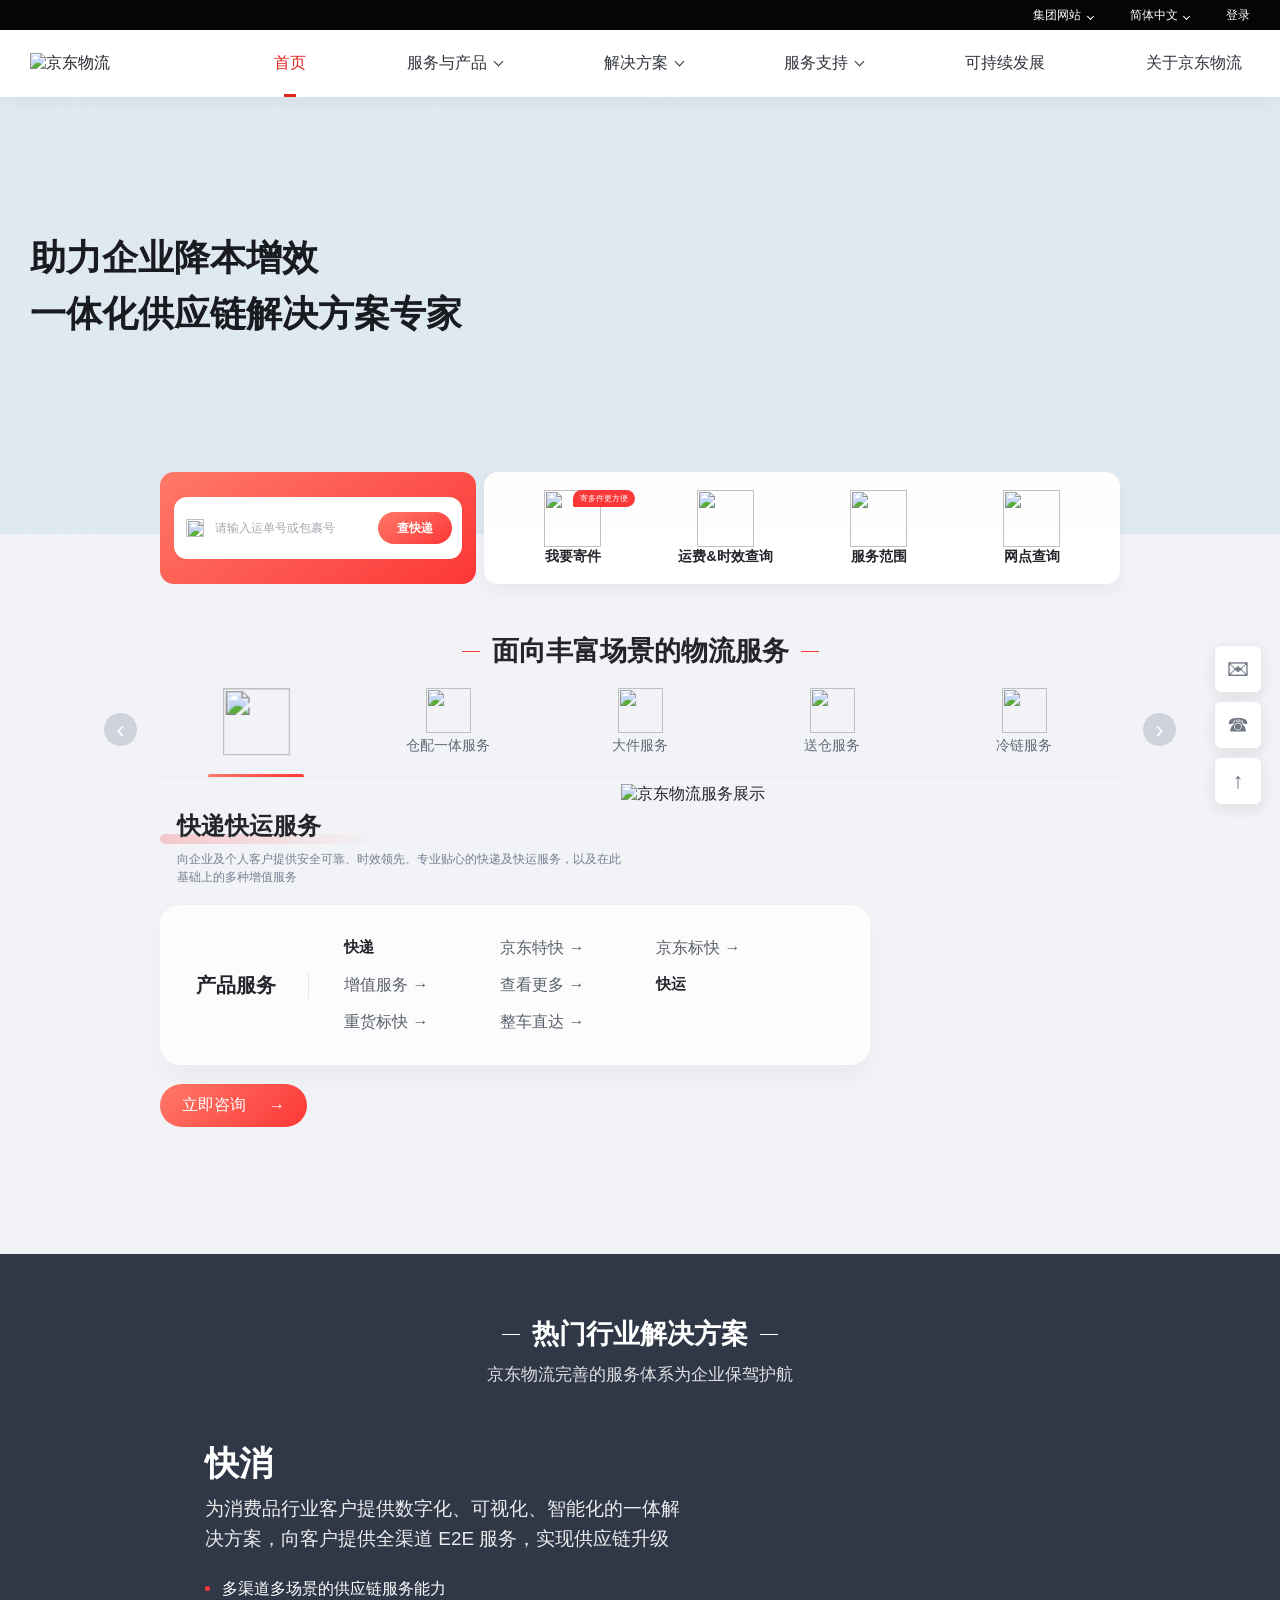
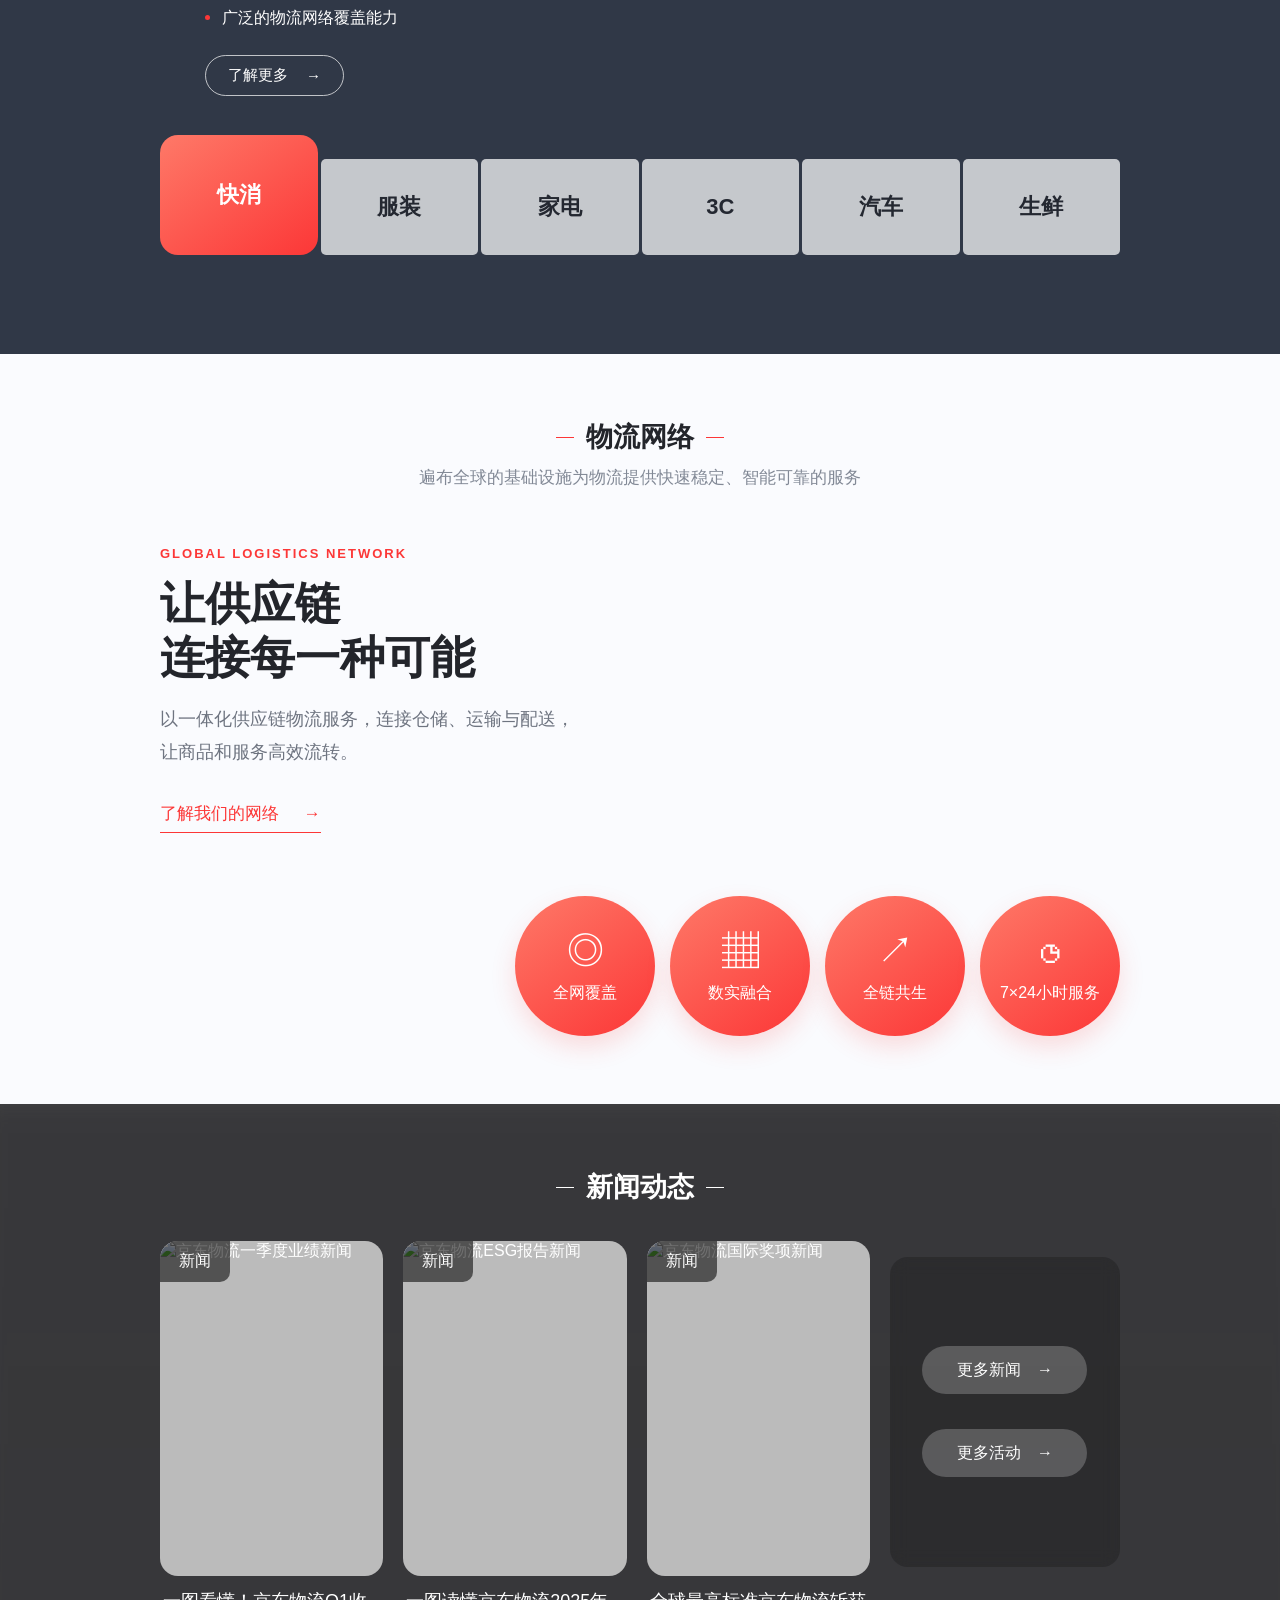
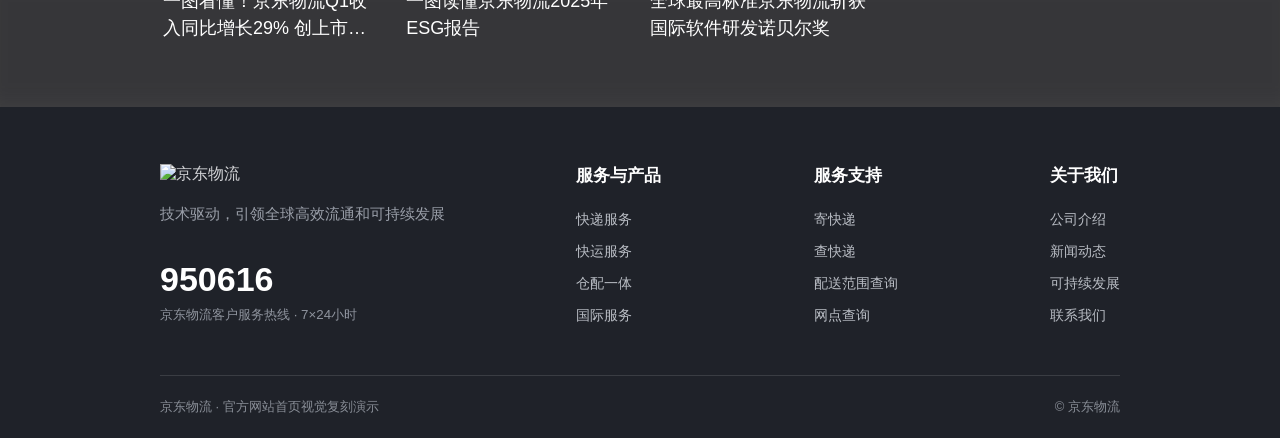
==== index.html @ c97974f8 "Add files via upload" ====
<!doctype html>
<html lang="zh-CN">
<head>
  <meta charset="utf-8">
  <meta name="viewport" content="width=device-width, initial-scale=1">
  <meta name="description" content="京东物流官方网站首页视觉复刻：物流服务、行业解决方案、运单查询与新闻动态。">
  <meta name="robots" content="noindex,nofollow">
  <title>京东物流｜省心高效</title>
  <link rel="icon" href="assets/logo.png">
  <link rel="stylesheet" href="styles.css">
  <link rel="stylesheet" href="calibration.css">
</head>
<body>
  <header class="site-header" id="top">
    <div class="topbar"><div class="header-width"><a href="https://www.jd.com/">集团网站 <i class="chevron"></i></a><span>简体中文 <i class="chevron"></i></span><a href="https://www.jdl.com/login">登录</a></div></div>
    <div class="header-inner header-width">
      <a class="brand" href="#top" aria-label="京东物流首页"><img src="assets/logo.png" alt="京东物流"></a>
      <button class="menu-toggle" type="button" aria-label="展开导航" aria-expanded="false"><span></span><span></span><span></span></button>
      <nav class="main-nav" aria-label="主导航">
        <a class="nav-item active" href="#top">首页</a>
        <div class="nav-group">
          <button class="nav-item nav-trigger" type="button" aria-expanded="false">服务与产品 <i class="chevron"></i></button>
          <div class="mega-menu">
            <div class="mega-inner container">
              <div><h3>企业服务</h3><p>物流服务</p><a href="https://www.jdl.com/express/">快递服务</a><a href="https://www.jdl.com/freight/">快运服务</a><a href="https://www.jdl.com/supplyChain/">仓配一体</a><a href="https://www.jdl.com/bulky/">大件服务</a></div>
              <div><h3>&nbsp;</h3><p>&nbsp;</p><a href="https://www.jdl.com/reachWarehouse/">送仓服务</a><a href="https://www.jdl.com/coldChain/">冷链服务</a><a href="https://www.jdl.com/medicine/">医药服务</a><a href="https://www.jdl.com/crossBorder/">国际服务</a></div>
              <div><h3>物流科技</h3><p>技术驱动</p><a href="https://www.jdl.com/technology/intelligentWarehouse/">智能仓储</a><a href="https://www.jdl.com/technology/intelligentPark/">智能物流园区</a><a href="https://www.jdl.com/technology/digitizedSupplyChain/">数智化供应链</a></div>
              <div><h3>个人服务</h3><p>便捷寄递</p><a href="https://www.jdl.com/express/">寄快递</a><a href="https://www.jdl.com/freight/">发重货</a><a href="https://www.jdl.com/crossBorder/">寄国际</a><a href="https://www.jdl.com/servicePlus/">找服务</a></div>
            </div>
          </div>
        </div>
        <div class="nav-group">
          <button class="nav-item nav-trigger" type="button" aria-expanded="false">解决方案 <i class="chevron"></i></button>
          <div class="mega-menu compact"><div class="mega-inner container"><div><h3>行业解决方案</h3><a href="https://www.jdl.com/consumerGoods/">消费品</a><a href="https://www.jdl.com/digital/">3C</a><a href="https://www.jdl.com/furnishings/">大家居</a></div><div><h3>&nbsp;</h3><a href="https://www.jdl.com/dress/">服饰</a><a href="https://www.jdl.com/homeAppliances/">家电</a><a href="https://www.jdl.com/carService/">汽车</a></div><div><h3>成功案例</h3><a href="https://www.jdl.com/solution/consumerGoods/">消费品行业</a><a href="https://www.jdl.com/solution/industrialProducts/">工业品行业</a><a href="https://www.jdl.com/solution/vehicle/">汽车行业</a></div></div></div>
        </div>
        <div class="nav-group">
          <button class="nav-item nav-trigger" type="button" aria-expanded="false">服务支持 <i class="chevron"></i></button>
          <div class="mega-menu compact"><div class="mega-inner container"><div><h3>寄件服务</h3><a href="https://www.jdl.com/send/sendSingleEntry/?isCnet=1">个人寄件</a><a href="https://www.jdl.com/cnetRoute/batchIndex">批量下单</a></div><div><h3>查询服务</h3><a href="https://www.jdl.com/orderSearch">运单查询</a><a href="https://www.jdl.com/aging-page">运费时效查询</a><a href="https://www.jdl.com/network">网点查询</a></div><div><h3>商家服务</h3><a href="https://wl.jdl.com/">商家工作台</a><a href="https://cloud.jdl.com/">开放平台</a></div></div></div>
        </div>
        <a class="nav-item" href="https://www.jdl.com/esg/">可持续发展</a>
        <a class="nav-item" href="https://www.jdl.com/profile/">关于京东物流</a>
      </nav>
    </div>
  </header>

  <main>
    <section class="hero" aria-labelledby="hero-title">
      <div class="hero-image"></div><div class="hero-wash"></div>
      <div class="header-width hero-content"><p class="hero-kicker">京东物流 · 让世界智慧流动</p><h1 id="hero-title">助力企业降本增效<br>一体化供应链解决方案专家</h1><p class="hero-subtitle">以技术驱动供应链创新，让每一份托付都安心抵达</p><a class="outline-button" href="https://www.jdl.com/profile/">了解京东物流 <span>↗</span></a></div>
      <div class="hero-pagination" aria-label="首页轮播图"><button type="button" class="on" aria-label="第1张轮播图"></button><button type="button" aria-label="第2张轮播图"></button><button type="button" aria-label="第3张轮播图"></button></div>
    </section>

    <section class="waybill container" aria-label="快捷服务">
      <form class="waybill-search" id="waybill-form"><label for="waybill-number">查快递</label><div class="search-box"><img src="assets/icon-search.png" alt=""><input id="waybill-number" type="text" placeholder="请输入运单号或包裹号" autocomplete="off"><button class="clear-input" type="button" aria-label="清空运单号">×</button></div><div class="search-bottom"><span id="search-error" role="alert"></span><button class="search-submit" type="submit">查快递 <span>→</span></button></div></form>
      <div class="quick-links"><a href="https://www.jdl.com/send/sendSingleEntry/?isCnet=1"><img src="assets/icon-send.png" alt=""><span>我要寄件</span><em>寄多件更方便</em></a><a href="https://www.jdl.com/aging-page"><img src="assets/icon-aging.png" alt=""><span>运费&时效查询</span></a><a href="https://www.jdl.com/serve-range"><img src="assets/icon-serve.png" alt=""><span>服务范围</span></a><a href="https://www.jdl.com/network"><img src="assets/icon-network.png" alt=""><span>网点查询</span></a></div>
    </section>

    <section class="services" id="services"><div class="container"><h2 class="section-title">面向丰富场景的物流服务</h2><div class="service-tabs-wrap"><button class="tab-arrow left" type="button" aria-label="上一组服务">‹</button><div class="service-tabs" role="tablist" aria-label="物流服务类型"></div><button class="tab-arrow right" type="button" aria-label="下一组服务">›</button></div><div class="service-detail"><div class="service-copy"><div class="service-heading"><h3 id="service-title"></h3><p id="service-desc"></p></div><div class="service-card"><div class="card-label">产品服务</div><div class="service-products" id="service-products"></div></div><a class="red-button" id="service-link" href="https://www.jdl.com/express/">立即咨询 <span>→</span></a></div><img class="service-visual" src="assets/visual-express.png" alt="京东物流服务展示"></div></div></section>

    <section class="solutions" id="solutions"><div class="solutions-backdrop"></div><div class="container solutions-inner"><h2 class="section-title light">热门行业解决方案</h2><p class="section-subtitle light">京东物流完善的服务体系为企业保驾护航</p><div class="solution-copy"><h3 id="solution-title"></h3><p id="solution-desc"></p><ul id="solution-features"></ul><a id="solution-link" href="https://www.jdl.com/consumerGoods/">了解更多 <span>→</span></a></div><div class="solution-tabs" role="tablist" aria-label="行业解决方案"></div></div></section>

    <section class="network" id="network"><div class="container"><h2 class="section-title">物流网络</h2><p class="section-subtitle">遍布全球的基础设施为物流提供快速稳定、智能可靠的服务</p><div class="network-body"><div class="network-message"><span class="eyebrow">GLOBAL LOGISTICS NETWORK</span><h3>让供应链<br>连接每一种可能</h3><p>以一体化供应链物流服务，连接仓储、运输与配送，让商品和服务高效流转。</p><a href="https://www.jdl.com/profile/">了解我们的网络 <span>→</span></a></div><div class="network-features"><div><span>◎</span>全网覆盖</div><div><span>▦</span>数实融合</div><div><span>↗</span>全链共生</div><div><span>◷</span>7×24小时服务</div></div></div></div></section>

    <section class="news" id="news"><div class="news-backdrop"></div><div class="container news-inner"><h2 class="section-title light">新闻动态</h2><div class="news-grid"><a class="news-card" href="https://www.jdl.com/news/7633-content03331"><div class="news-picture"><img src="assets/news1.jpg" alt="京东物流一季度业绩新闻"><span>新闻</span></div><h3>一图看懂！京东物流Q1收入同比增长29% 创上市以来一季度最佳利润表现</h3></a><a class="news-card" href="https://www.jdl.com/news/7577-content03313"><div class="news-picture"><img src="assets/news2.jpg" alt="京东物流ESG报告新闻"><span>新闻</span></div><h3>一图读懂京东物流2025年ESG报告</h3></a><a class="news-card" href="https://www.jdl.com/news/7569-content03307"><div class="news-picture"><img src="assets/news3.jpg" alt="京东物流国际奖项新闻"><span>新闻</span></div><h3>全球最高标准京东物流斩获国际软件研发诺贝尔奖</h3></a><div class="news-more"><a href="https://www.jdl.com/news/list">更多新闻 <span>→</span></a><a href="https://www.jdl.com/activities">更多活动 <span>→</span></a></div></div></div></section>
  </main>

  <footer class="footer"><div class="container"><div class="footer-top"><div class="footer-contact"><img src="assets/logo.png" alt="京东物流"><p>技术驱动，引领全球高效流通和可持续发展</p><strong>950616</strong><small>京东物流客户服务热线 · 7×24小时</small></div><div class="footer-links"><div><h3>服务与产品</h3><a href="https://www.jdl.com/express/">快递服务</a><a href="https://www.jdl.com/freight/">快运服务</a><a href="https://www.jdl.com/supplyChain/">仓配一体</a><a href="https://www.jdl.com/crossBorder/">国际服务</a></div><div><h3>服务支持</h3><a href="https://www.jdl.com/send/sendSingleEntry/">寄快递</a><a href="https://www.jdl.com/orderSearch">查快递</a><a href="https://www.jdl.com/serve-range">配送范围查询</a><a href="https://www.jdl.com/network">网点查询</a></div><div><h3>关于我们</h3><a href="https://www.jdl.com/profile/">公司介绍</a><a href="https://www.jdl.com/news/list">新闻动态</a><a href="https://www.jdl.com/esg/">可持续发展</a><a href="https://www.jdl.com/contactUs">联系我们</a></div></div></div><div class="footer-bottom"><span>京东物流 · 官方网站首页视觉复刻演示</span><span>© 京东物流</span></div></div></footer>
  <div class="float-actions"><a href="https://www.jdl.com/contactUs" title="联系京东物流">✉<span>合作咨询</span></a><a href="tel:950616" title="客服热线">☎<span>950616</span></a><button type="button" id="back-top" title="返回顶部">↑</button></div>
  <script src="app.js"></script>
</body>
</html>
---- styles.css ----
:root{--red:#e1251b;--red2:#fc3737;--ink:#23252b;--muted:#7e8492;--width:1364px}*{box-sizing:border-box}html{scroll-behavior:smooth}body{margin:0;color:var(--ink);font-family:"PingFang SC","Microsoft YaHei","Noto Sans CJK SC",Arial,sans-serif;font-size:16px;background:#fff}button,input{font:inherit}button{cursor:pointer}a{color:inherit;text-decoration:none}img{max-width:100%}.container{width:min(var(--width),calc(100% - 64px));margin-inline:auto}
.site-header{height:76px;position:fixed;z-index:50;top:0;left:0;right:0;background:rgba(255,255,255,.97);box-shadow:0 2px 18px rgba(28,34,50,.06);transition:background .25s,box-shadow .25s}.site-header.scrolled{background:#fff;box-shadow:0 4px 22px rgba(28,34,50,.1)}.header-inner{height:100%;display:flex;align-items:center;gap:36px}.brand{flex:none;display:flex;align-items:center}.brand img{width:170px;height:auto;display:block}.main-nav{height:100%;display:flex;align-items:center;gap:0;flex:1;justify-content:space-between}.nav-group{height:100%;display:flex;align-items:center}.nav-item{height:100%;display:inline-flex;align-items:center;justify-content:center;padding:0 12px;border:0;background:none;white-space:nowrap;font-size:16px;color:#30343c;position:relative}.nav-item:hover,.nav-item.active,.nav-group.open>.nav-item{color:var(--red)}.nav-item.active:after,.nav-item:hover:after,.nav-group.open>.nav-item:after{position:absolute;content:"";bottom:0;left:18px;right:18px;height:3px;background:var(--red)}.chevron{display:inline-block;width:7px;height:7px;border-right:1.5px solid currentColor;border-bottom:1.5px solid currentColor;transform:rotate(45deg);margin:-4px 0 0 8px}.header-actions{height:100%;display:flex;align-items:center;gap:18px;white-space:nowrap;font-size:13px;color:#535864}.header-actions>a:first-child{padding:9px 17px;border:1px solid #e7e8eb;border-radius:20px}.header-actions>a:hover{color:var(--red)}.header-actions>span{cursor:pointer}.mega-menu{display:none;position:absolute;left:0;right:0;top:76px;background:#fff;box-shadow:0 20px 30px rgba(0,0,0,.11);border-top:1px solid #eee}.nav-group:hover .mega-menu,.nav-group:focus-within .mega-menu,.nav-group.open .mega-menu{display:block}.mega-inner{display:flex;gap:90px;padding:32px 14px 42px}.mega-inner>div{min-width:145px;display:flex;flex-direction:column;gap:13px}.mega-inner h3{margin:0;font-size:17px;color:#242832}.mega-inner p{margin:5px 0 0;color:#a5a8b0;font-size:13px}.mega-inner a{font-size:14px;color:#6d7280}.mega-inner a:hover{color:var(--red)}.mega-menu.compact .mega-inner{gap:130px}.menu-toggle{display:none}
.hero{height:625px;margin-top:76px;position:relative;overflow:hidden;background:#d9e5ee}.hero-image,.hero-wash{position:absolute;inset:0}.hero-image{background:#dfe9f1 url("assets/hero.webp") center center/cover no-repeat;animation:hero-arrive 1s ease both}.hero-wash{background:linear-gradient(90deg,rgba(223,233,241,.4) 0%,rgba(223,233,241,.15) 52%,transparent 100%)}@keyframes hero-arrive{from{transform:scale(1.04);opacity:.7}to{transform:scale(1);opacity:1}}.hero-content{height:100%;position:relative;z-index:1;display:flex;flex-direction:column;align-items:flex-start;justify-content:center;padding-bottom:45px}.hero-kicker{font-size:20px;letter-spacing:2px;font-weight:600;margin:0 0 20px;color:#323842}.hero h1{font-size:50px;line-height:1.34;letter-spacing:1px;margin:0;color:#1f2530;font-weight:700}.hero-subtitle{font-size:20px;color:#4e5661;margin:22px 0 34px}.outline-button{border:1px solid rgba(33,41,52,.55);height:48px;min-width:178px;padding:0 22px;display:inline-flex;align-items:center;justify-content:space-between;gap:22px;border-radius:25px;font-size:15px;transition:.2s}.outline-button:hover{background:var(--red);border-color:var(--red);color:#fff}.hero-pagination{position:absolute;z-index:2;bottom:112px;left:50%;display:flex;gap:8px;transform:translateX(-50%)}.hero-pagination span{width:23px;height:4px;border-radius:4px;background:#c2c9d2}.hero-pagination .on{width:42px;background:var(--red)}
.hero{height:625px;margin-top:76px;position:relative;overflow:hidden;background:#d9e5ee}.hero-image,.hero-wash{position:absolute;inset:0}.hero-image{background:#dfe9f1 url("assets/hero.webp") center center/cover no-repeat;animation:hero-arrive 1s ease both}.hero-wash{background:linear-gradient(90deg,rgba(223,233,241,.4) 0%,rgba(223,233,241,.15) 52%,transparent 100%)}@keyframes hero-arrive{from{transform:scale(1.04);opacity:.7}to{transform:scale(1);opacity:1}}.hero-content{height:100%;position:relative;z-index:1;display:flex;flex-direction:column;align-items:flex-start;justify-content:center;padding-bottom:45px}.hero-kicker{font-size:20px;letter-spacing:2px;font-weight:600;margin:0 0 20px;color:#323842}.hero h1{font-size:50px;line-height:1.34;letter-spacing:1px;margin:0;color:#1f2530;font-weight:700}.hero-subtitle{font-size:20px;color:#4e5661;margin:22px 0 34px}.outline-button{border:1px solid rgba(33,41,52,.55);height:48px;min-width:178px;padding:0 22px;display:inline-flex;align-items:center;justify-content:space-between;gap:22px;border-radius:25px;font-size:15px;transition:.2s}.outline-button:hover{background:var(--red);border-color:var(--red);color:#fff}.hero-pagination{position:absolute;z-index:2;bottom:112px;left:50%;display:flex;gap:8px;transform:translateX(-50%)}.hero-pagination button{width:23px;height:4px;padding:0;border:0;border-radius:4px;background:#c2c9d2}.hero-pagination .on{width:42px;background:var(--red)}
.waybill{position:relative;z-index:3;display:grid;grid-template-columns:450px 1fr;gap:12px;min-height:160px;margin-top:-88px;margin-bottom:-72px}.waybill-search{position:relative;background:linear-gradient(145deg,#fe7968,#fc3737);border-radius:20px;padding:17px 18px;color:#fff;box-shadow:0 15px 28px rgba(194,58,48,.13)}.waybill-search>label{display:block;font-size:21px;font-weight:600;margin-bottom:10px}.search-box{background:#fff;border-radius:10px;display:flex;align-items:center;height:48px;padding:0 12px;gap:9px}.search-box img{width:20px;height:20px;object-fit:contain}.search-box input{flex:1;width:0;border:0;outline:0;color:#30343c;font-size:16px}.search-box input::placeholder{color:#a4a8b0}.clear-input{border:0;background:none;color:#989da6;font-size:23px;line-height:1;display:none}.clear-input.visible{display:block}.search-bottom{display:flex;align-items:center;justify-content:space-between;margin-top:7px;min-height:28px}.search-bottom>span{font-size:12px}.search-submit{border:0;background:#fff;color:var(--red2);font-size:15px;font-weight:600;border-radius:17px;padding:6px 18px}.search-submit span{padding-left:10px}.quick-links{display:flex;align-items:center;padding:16px 18px;background:rgba(255,255,255,.95);border-radius:20px;box-shadow:0 16px 26px rgba(25,35,65,.07);backdrop-filter:blur(10px)}.quick-links a{position:relative;flex:1;display:flex;align-items:center;flex-direction:column;gap:5px;text-align:center;font-size:19px;font-weight:600;color:#23252b;white-space:nowrap}.quick-links a+a:before{content:"";position:absolute;left:0;top:42px;height:32px;border-left:1px solid #eceef2}.quick-links a:hover{color:var(--red)}.quick-links img{height:74px;width:74px;object-fit:contain;transition:transform .25s}.quick-links a:hover img{transform:translateY(-6px)}.quick-links em{position:absolute;left:59%;top:3px;background:var(--red2);color:#fff;font-style:normal;font-size:10px;font-weight:400;padding:3px 7px;border-radius:12px 12px 12px 2px}
.section-title{text-align:center;font-size:38px;line-height:1.35;font-weight:700;margin:0;color:#23252b}.section-subtitle{text-align:center;color:#828996;font-size:17px;margin:11px 0 0}.section-title.light,.section-subtitle.light{color:#fff}.section-subtitle.light{opacity:.85}.services{padding:150px 0 70px;min-height:820px;background:#f2f3f7 url("assets/service-bg.jpg") center center/cover no-repeat}.service-tabs-wrap{position:relative;margin-top:36px}.service-tabs{display:flex;overflow-x:auto;scrollbar-width:none;scroll-behavior:smooth;border-bottom:1px solid rgba(180,185,195,.3)}.service-tabs::-webkit-scrollbar{display:none}.service-tab{position:relative;flex:0 0 20%;min-width:170px;border:0;background:none;height:148px;padding:10px 12px 24px;color:#626978;font-size:19px;white-space:nowrap}.service-tab img{width:68px;height:68px;object-fit:contain;display:block;margin:0 auto 9px;transition:transform .25s}.service-tab:hover,.service-tab.active{color:#242831}.service-tab.active img{transform:scale(1.15)}.service-tab.active:after{content:"";position:absolute;bottom:-1px;left:25%;width:50%;height:4px;border-radius:4px;background:linear-gradient(90deg,#fe7968,#fc3737)}.tab-arrow{position:absolute;z-index:1;top:40px;width:42px;height:42px;border:0;border-radius:50%;background:#d0d3dc;color:#fff;font-size:30px;line-height:1}.tab-arrow.left{left:-52px}.tab-arrow.right{right:-52px}.tab-arrow:hover{background:var(--red2)}.service-detail{position:relative;min-height:355px;margin-top:37px}.service-copy{position:relative;z-index:1;max-width:840px}.service-heading{padding-left:17px;position:relative}.service-heading:before{content:"";position:absolute;left:0;top:24px;width:220px;height:10px;background:linear-gradient(90deg,rgba(252,55,55,.23),transparent);border-radius:6px}.service-heading h3{position:relative;font-size:32px;margin:0;font-weight:700}.service-heading p{font-size:16px;color:#777f90;line-height:1.7;max-width:590px;margin:12px 0 19px}.service-card{display:flex;align-items:center;gap:35px;width:min(845px,100%);min-height:170px;background:rgba(255,255,255,.75);border:1px solid #fff;border-radius:20px;padding:26px 35px;box-shadow:0 15px 22px rgba(30,35,60,.03)}.card-label{font-size:20px;font-weight:700;min-width:105px;border-right:1px solid #e6e6e9;padding-right:32px}.service-products{display:grid;grid-template-columns:repeat(3,minmax(130px,1fr));gap:16px 26px}.service-products a{font-size:16px;color:#5a606c}.service-products a:hover{color:var(--red)}.red-button{display:inline-flex;gap:23px;align-items:center;margin-top:19px;height:43px;padding:0 22px;border-radius:25px;background:linear-gradient(135deg,#fe7968,#fc3737);color:#fff;font-size:16px}.red-button:hover{box-shadow:0 8px 15px rgba(252,55,55,.25)}.service-visual{position:absolute;right:0;bottom:-35px;width:42%;max-height:350px;object-fit:contain;object-position:right bottom;pointer-events:none;filter:drop-shadow(0 15px 20px rgba(63,70,94,.07))}
.solutions{position:relative;min-height:700px;background:#303847;overflow:hidden}.solutions-backdrop{position:absolute;inset:0;background:linear-gradient(90deg,rgba(20,28,43,.69),rgba(25,31,43,.34)),url("assets/solution-consumer.jpeg") center 39%/cover no-repeat;transition:background-image .35s}.solutions-inner{position:relative;padding-top:62px;min-height:700px}.solution-copy{margin-top:55px;padding-left:45px;color:#fff;max-width:520px}.solution-copy h3{font-size:34px;line-height:1.3;margin:0 0 8px}.solution-copy p{font-size:19px;line-height:1.6;margin:0 0 21px;color:rgba(255,255,255,.9)}.solution-copy ul{list-style:none;padding:0;margin:0}.solution-copy li{font-size:16px;line-height:1.8}.solution-copy li:before{content:"";display:inline-block;width:5px;height:5px;border-radius:50%;background:var(--red2);margin-right:12px;vertical-align:3px}.solution-copy>a{display:inline-flex;gap:18px;align-items:center;padding:10px 22px;border:1px solid rgba(255,255,255,.7);border-radius:25px;margin-top:22px;font-size:15px}.solution-copy>a:hover{background:#fff;color:#242831}.solution-tabs{position:absolute;left:0;right:0;bottom:75px;display:flex;gap:3px}.solution-tab{flex:1;min-width:0;height:96px;border:0;border-radius:5px;background:rgba(255,255,255,.72);color:#242831;font-size:22px;font-weight:600;transition:all .25s}.solution-tab:hover{background:#fff}.solution-tab.active{color:#fff;background:linear-gradient(145deg,#fe7968,#fc3737);height:120px;transform:translateY(-24px);border-radius:18px}.solution-tab span{display:block;font-size:13px;font-weight:400;margin-top:7px;opacity:.95}
.network{position:relative;background:#fafbfe url("assets/network-bg.jpg") center/cover no-repeat;padding:65px 0 40px;overflow:hidden}.network:before{content:"";position:absolute;right:0;bottom:0;width:50%;height:85%;background:url("assets/network-bg2.png") right bottom/contain no-repeat;pointer-events:none}.network>.container{position:relative}.network-body{position:relative;min-height:520px;margin-top:55px}.network-message{max-width:430px;position:relative;z-index:1}.eyebrow{font-size:13px;letter-spacing:2px;color:var(--red2);font-weight:700}.network-message h3{font-size:45px;line-height:1.2;margin:15px 0 17px}.network-message p{font-size:18px;line-height:1.8;color:#6e7480}.network-message a{display:inline-block;border-bottom:1px solid var(--red2);padding-bottom:7px;color:var(--red2);font-size:17px;margin-top:16px}.network-message a span{margin-left:20px}.network-features{position:absolute;right:0;bottom:28px;display:flex;gap:15px}.network-features div{width:140px;height:140px;border-radius:50%;background:linear-gradient(145deg,#fe7968,#fc3737);box-shadow:0 11px 25px rgba(251,68,60,.17);color:#fff;display:flex;flex-direction:column;align-items:center;justify-content:center;font-size:16px;text-align:center}.network-features span{font-size:37px;line-height:1.2;margin-bottom:9px;font-weight:200}
.news{position:relative;min-height:600px;background:#555;overflow:hidden}.news-backdrop{position:absolute;inset:0;background:linear-gradient(rgba(42,42,46,.67),rgba(42,42,46,.7)),url("assets/news1.jpg") center/cover no-repeat;filter:blur(16px);transform:scale(1.05);transition:background-image .25s}.news-inner{position:relative;padding:65px 0}.news-grid{display:grid;grid-template-columns:repeat(3,1fr) 230px;gap:20px;margin-top:35px}.news-card{min-width:0;color:#fff}.news-picture{position:relative;height:335px;border-radius:18px;overflow:hidden;background:#bbb}.news-picture img{height:100%;width:100%;object-fit:cover;transition:transform .35s}.news-card:hover img{transform:scale(1.08)}.news-picture span{position:absolute;left:0;top:0;padding:10px 19px;background:rgba(0,0,0,.56);border-radius:0 0 10px 0}.news-card h3{font-size:18px;line-height:1.5;font-weight:500;margin:12px 3px 0;display:-webkit-box;-webkit-box-orient:vertical;-webkit-line-clamp:2;overflow:hidden}.news-more{height:310px;align-self:start;margin-top:16px;border-radius:18px;background:rgba(0,0,0,.2);display:flex;flex-direction:column;align-items:center;justify-content:center;gap:35px;backdrop-filter:blur(8px)}.news-more a{width:165px;height:48px;border-radius:25px;background:rgba(255,255,255,.22);display:flex;align-items:center;justify-content:center;gap:16px;color:#fff}.news-more a:hover{background:#fff;color:var(--red)}
.footer{background:#1f2229;color:#d1d2d5;padding:57px 0 22px}.footer-top{display:flex;gap:80px;padding-bottom:50px}.footer-contact{width:35%}.footer-contact img{width:175px}.footer-contact p{font-size:15px;color:#999ea8;margin:20px 0 35px}.footer-contact strong{display:block;color:#fff;font-size:34px;line-height:1.2}.footer-contact small{display:block;color:#8f949e;margin-top:6px}.footer-links{flex:1;display:flex;justify-content:space-between;gap:30px}.footer-links>div{display:flex;flex-direction:column;gap:14px}.footer-links h3{font-size:17px;margin:0 0 10px;color:#fff}.footer-links a{font-size:14px;color:#b9bdc4}.footer-links a:hover{color:#fff}.footer-bottom{border-top:1px solid #3a3d43;padding-top:22px;display:flex;justify-content:space-between;color:#888d96;font-size:13px}.float-actions{position:fixed;z-index:30;right:18px;bottom:95px;display:flex;flex-direction:column;gap:8px}.float-actions a,.float-actions button{width:48px;height:48px;background:#fff;color:#727986;border:1px solid #e8e9ed;border-radius:7px;box-shadow:0 4px 13px rgba(30,35,50,.1);display:flex;align-items:center;justify-content:center;font-size:22px;position:relative}.float-actions a:hover,.float-actions button:hover{background:var(--red2);color:#fff}.float-actions span{display:none;position:absolute;right:55px;top:8px;padding:6px 12px;background:#23252b;color:#fff;white-space:nowrap;border-radius:4px;font-size:14px}.float-actions a:hover span{display:block}
@media(max-width:1250px){.header-inner{gap:18px}.brand img{width:145px}.nav-item{padding:0 7px;font-size:14px}.header-actions{gap:8px;font-size:12px}.service-visual{width:37%}.news-grid{grid-template-columns:repeat(3,1fr) 190px}.news-more a{width:145px}.network-features div{width:120px;height:120px}}
@media(max-width:880px){.container{width:min(100% - 32px,640px)}.site-header{height:64px}.header-inner{justify-content:space-between}.brand img{width:145px}.menu-toggle{display:flex;flex-direction:column;justify-content:center;gap:5px;width:38px;height:38px;border:0;background:none}.menu-toggle span{height:2px;background:#333;width:24px}.main-nav{display:none;position:absolute;left:0;right:0;top:64px;height:auto;max-height:calc(100vh - 64px);overflow:auto;background:#fff;box-shadow:0 15px 25px rgba(0,0,0,.12);padding:10px 16px 22px}.main-nav.open{display:block}.nav-group{height:auto;display:block}.nav-item{width:100%;height:49px;justify-content:space-between;font-size:16px;border-bottom:1px solid #f0f0f0;padding:0 4px}.nav-item.active:after,.nav-item:hover:after,.nav-group.open>.nav-item:after{display:none}.mega-menu{display:none;position:static;box-shadow:none;border:0}.nav-group:hover .mega-menu,.nav-group:focus-within .mega-menu{display:none}.nav-group.open .mega-menu{display:block}.mega-inner,.mega-menu.compact .mega-inner{display:grid;grid-template-columns:1fr 1fr;gap:15px;padding:15px 0 22px}.mega-inner>div{min-width:0;gap:9px}.mega-inner h3{font-size:15px}.mega-inner a{font-size:13px}.header-actions{display:none}.hero{margin-top:64px;height:500px}.hero-image{background-position:57% center}.hero-wash{background:linear-gradient(90deg,rgba(223,233,241,.86),rgba(223,233,241,.32))}.hero-content{padding:0 0 55px}.hero-kicker{font-size:14px;margin-bottom:15px}.hero h1{font-size:clamp(30px,6vw,43px)}.hero-subtitle{font-size:15px;line-height:1.7;margin:18px 0 24px;max-width:330px}.hero-pagination{bottom:22px}.waybill{display:block;margin-top:0;margin-bottom:0;width:100%}.waybill-search{border-radius:0;padding:19px 16px}.waybill-search>label{font-size:19px}.quick-links{border-radius:0;box-shadow:none;padding:15px 10px;gap:2px}.quick-links a{font-size:11px;white-space:normal;min-height:100px}.quick-links img{width:55px;height:55px}.quick-links a+a:before{display:none}.quick-links em{font-size:8px;top:-7px;left:47%;white-space:nowrap}.services{padding:65px 0 60px;min-height:0}.section-title{font-size:28px}.section-subtitle{font-size:14px;line-height:1.5}.service-tabs-wrap{margin-top:20px}.service-tab{flex:0 0 33.33%;min-width:120px;height:115px;font-size:14px}.service-tab img{width:53px;height:53px}.tab-arrow{display:none}.service-detail{margin-top:23px;min-height:0}.service-copy{max-width:100%}.service-heading h3{font-size:25px}.service-heading p{font-size:14px}.service-card{padding:20px 16px;gap:15px;min-height:125px}.card-label{font-size:15px;min-width:70px;padding-right:12px}.service-products{grid-template-columns:1fr 1fr;gap:10px}.service-products a{font-size:13px}.service-visual{position:relative;width:65%;height:170px;display:block;margin:-35px 0 0 auto;bottom:auto}.red-button{font-size:14px}.solutions,.solutions-inner{min-height:690px}.solutions-inner{padding-top:50px}.solution-copy{padding-left:0;margin-top:40px;max-width:90%}.solution-copy h3{font-size:27px}.solution-copy p{font-size:15px}.solution-copy li{font-size:14px}.solution-tabs{bottom:30px;overflow-x:auto;scrollbar-width:none}.solution-tab{flex:0 0 100px;height:70px;font-size:16px}.solution-tab.active{height:80px;transform:translateY(-10px)}.solution-tab span{font-size:10px}.network{padding:55px 0 40px}.network:before{width:100%;height:45%;opacity:.65}.network-body{margin-top:35px;min-height:560px}.network-message h3{font-size:36px}.network-message p{font-size:15px;max-width:310px}.network-features{right:auto;left:0;bottom:0;display:grid;grid-template-columns:repeat(2,1fr);gap:10px;width:100%}.network-features div{width:auto;height:70px;border-radius:10px;flex-direction:row;gap:10px;font-size:13px}.network-features span{font-size:25px;margin:0}.news{min-height:0}.news-inner{padding:50px 0}.news-grid{display:grid;grid-template-columns:1fr 1fr;gap:15px}.news-picture{height:220px}.news-card h3{font-size:14px}.news-more{height:220px;margin:0;gap:15px}.news-more a{width:125px;font-size:13px}.footer{padding-top:45px}.footer-top{display:block}.footer-contact{width:100%;margin-bottom:40px}.footer-links{gap:16px}.footer-links h3{font-size:14px}.footer-links a{font-size:12px}.footer-bottom{font-size:11px}.float-actions{right:9px;bottom:20px}.float-actions a,.float-actions button{width:39px;height:39px;font-size:17px}}
@media(max-width:520px){.hero{height:460px}.hero-image{background-position:60% center}.hero h1{font-size:30px}.hero-subtitle{max-width:280px}.quick-links a{font-size:10px}.quick-links img{height:47px;width:47px}.service-visual{width:78%;margin-top:-20px}.solutions,.solutions-inner{min-height:630px}.solution-copy{margin-top:29px}.solution-copy p{max-width:310px}.news-grid{grid-template-columns:1fr 1fr}.news-picture{height:170px}.news-more{height:170px}.footer-links{flex-wrap:wrap}.footer-links>div{width:calc(50% - 10px)}.footer-bottom{gap:10px}}
---- calibration.css ----
/* Layout calibrated against the official desktop homepage at 1440px. */
.header-width{width:min(1240px,calc(100% - 60px));margin-inline:auto}
.site-header{height:97px}
.topbar{height:30px;background:#050505;color:#fff}
.topbar>.header-width{height:100%;display:flex;justify-content:flex-end;align-items:center;gap:37px;font-size:12px}
.topbar a:hover{color:#ff675f}
.topbar .chevron{width:5px;height:5px;margin-left:3px}
.header-inner{height:67px;gap:78px}
.brand img{width:158px}
.main-nav{justify-content:space-between}
.nav-item{font-size:16px;padding:0 8px}
.mega-menu{top:97px}
.hero{height:437px;margin-top:97px}
.hero-wash{background:linear-gradient(90deg,rgba(226,234,242,.2),transparent 65%)}
.hero-content{transform:translateY(-30px);padding-bottom:0}
.hero-kicker,.hero-subtitle,.outline-button,.hero-pagination{display:none}
.hero h1{font-size:36px;line-height:1.55;letter-spacing:0;color:#191b20;font-weight:700}
.waybill{max-width:960px;grid-template-columns:316px 1fr;gap:8px;min-height:112px;margin-top:-62px;margin-bottom:-50px}
.waybill-search{height:112px;padding:25px 14px;border-radius:14px;box-shadow:none}
.waybill-search>label{position:absolute;width:1px;height:1px;overflow:hidden;clip:rect(0,0,0,0);white-space:nowrap}
.search-box{height:62px;border-radius:13px;padding:0 90px 0 12px}
.search-box img{width:18px;height:18px}
.search-box input{font-size:12px}
.search-bottom{display:contents}
.search-bottom>span{position:absolute;bottom:5px;left:16px;font-size:11px}
.search-submit{position:absolute;right:24px;top:40px;height:32px;padding:0 19px;border-radius:20px;background:linear-gradient(145deg,#fe7968,#fc3737);color:#fff;font-size:12px}
.search-submit span{display:none}
.clear-input{position:absolute;right:104px;font-size:17px}
.quick-links{min-height:112px;padding:9px 12px;border-radius:14px;box-shadow:0 7px 17px rgba(25,35,65,.05)}
.quick-links a{gap:1px;font-size:14px}
.quick-links img{width:57px;height:57px}
.quick-links a+a:before{display:none}
.quick-links em{top:0;left:50%;font-size:8px}
.services>.container,.solutions .container,.network .container,.news .container,.footer .container{max-width:960px}
.services{padding:99px 0 70px;min-height:720px;background-image:none;background-color:#f2f3f7}
.section-title{font-size:27px;display:flex;align-items:center;justify-content:center;gap:12px}
.section-title:before,.section-title:after{content:"";width:18px;height:1px;background:#fc3737}
.service-tabs-wrap{margin-top:8px}
.service-tabs{border-bottom:1px solid #e8e9ef}
.service-tab{min-width:0;height:100px;font-size:14px;padding:5px 10px 16px}
.service-tab img{width:45px;height:45px;margin-bottom:4px}
.service-tab.active img{transform:scale(1.5);transform-origin:top center}
.service-tab.active span{opacity:0}
.tab-arrow{top:36px;width:33px;height:33px;font-size:24px}
.tab-arrow.left{left:-56px}.tab-arrow.right{right:-56px}
.service-detail{margin-top:32px;min-height:365px}
.service-heading h3{font-size:24px}
.service-heading p{font-size:12px;max-width:450px;line-height:1.5;margin-top:8px}
.service-card{width:710px;min-height:160px}
.service-visual{width:546px;height:350px;max-height:none;top:-26px;right:-47px;bottom:auto;object-fit:contain;object-position:center;filter:none;mix-blend-mode:normal;mask-image:none}
.service-visual.is-photo{width:52%;height:275px;top:12px;right:0;object-fit:cover;object-position:right center;mix-blend-mode:multiply;mask-image:radial-gradient(ellipse at 75% 62%,#000 35%,transparent 76%)}
.service-product-heading{color:#23252b;font-size:15px}
.solutions .section-title:before,.solutions .section-title:after,.news .section-title:before,.news .section-title:after{background:#fff}
@media(max-width:880px){
  .header-width{width:min(100% - 32px,640px)}
  .site-header{height:64px}.topbar{display:none}.header-inner{height:64px;gap:12px}.brand img{width:145px}
  .mega-menu{top:auto}.hero{height:460px;margin-top:64px}.hero-content{transform:none;padding-bottom:32px}
  .hero h1{font-size:30px;line-height:1.45}.hero-wash{background:linear-gradient(90deg,rgba(226,234,242,.74),rgba(226,234,242,.16))}
  .waybill{width:100%;max-width:none;display:block;margin-top:0;margin-bottom:0}
  .waybill-search{height:85px;padding:12px 16px;border-radius:0}
  .search-box{height:60px}.search-submit{top:26px;right:26px}.search-bottom>span{bottom:0}
  .quick-links{min-height:95px;border-radius:0;padding:11px 6px}.quick-links img{width:48px;height:48px}.quick-links a{font-size:11px}
  .services{padding:55px 0 60px;min-height:0}.section-title{font-size:25px}
  .service-tabs-wrap{margin-top:20px}.service-tab{min-width:120px;height:103px;font-size:13px}.service-tab img{height:50px;width:50px}.service-tab.active span{opacity:1}
  .service-detail{min-height:0}.service-card{width:100%;min-height:125px}.service-visual,.service-visual.is-photo{width:80%;height:155px;position:relative;top:auto;right:auto;bottom:auto;margin:-15px 0 0 auto;object-fit:contain;mask-image:none}
}
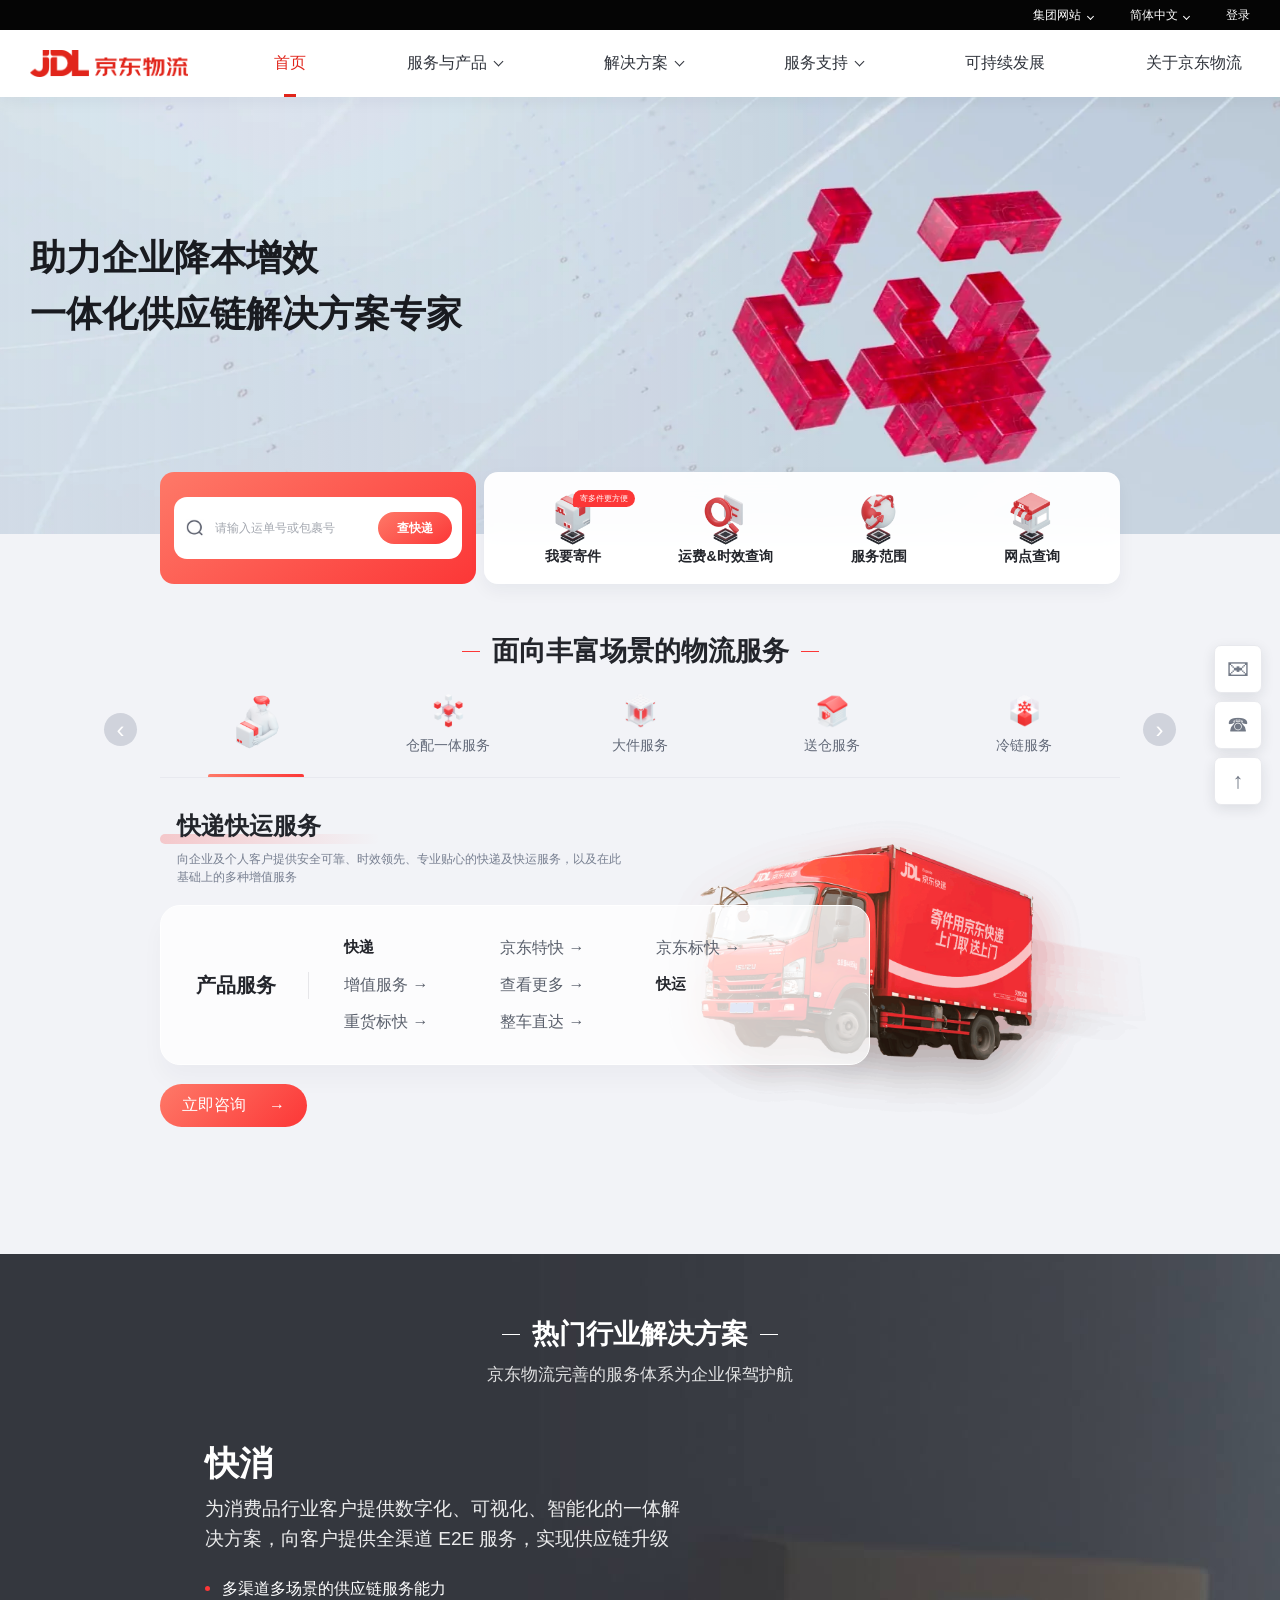
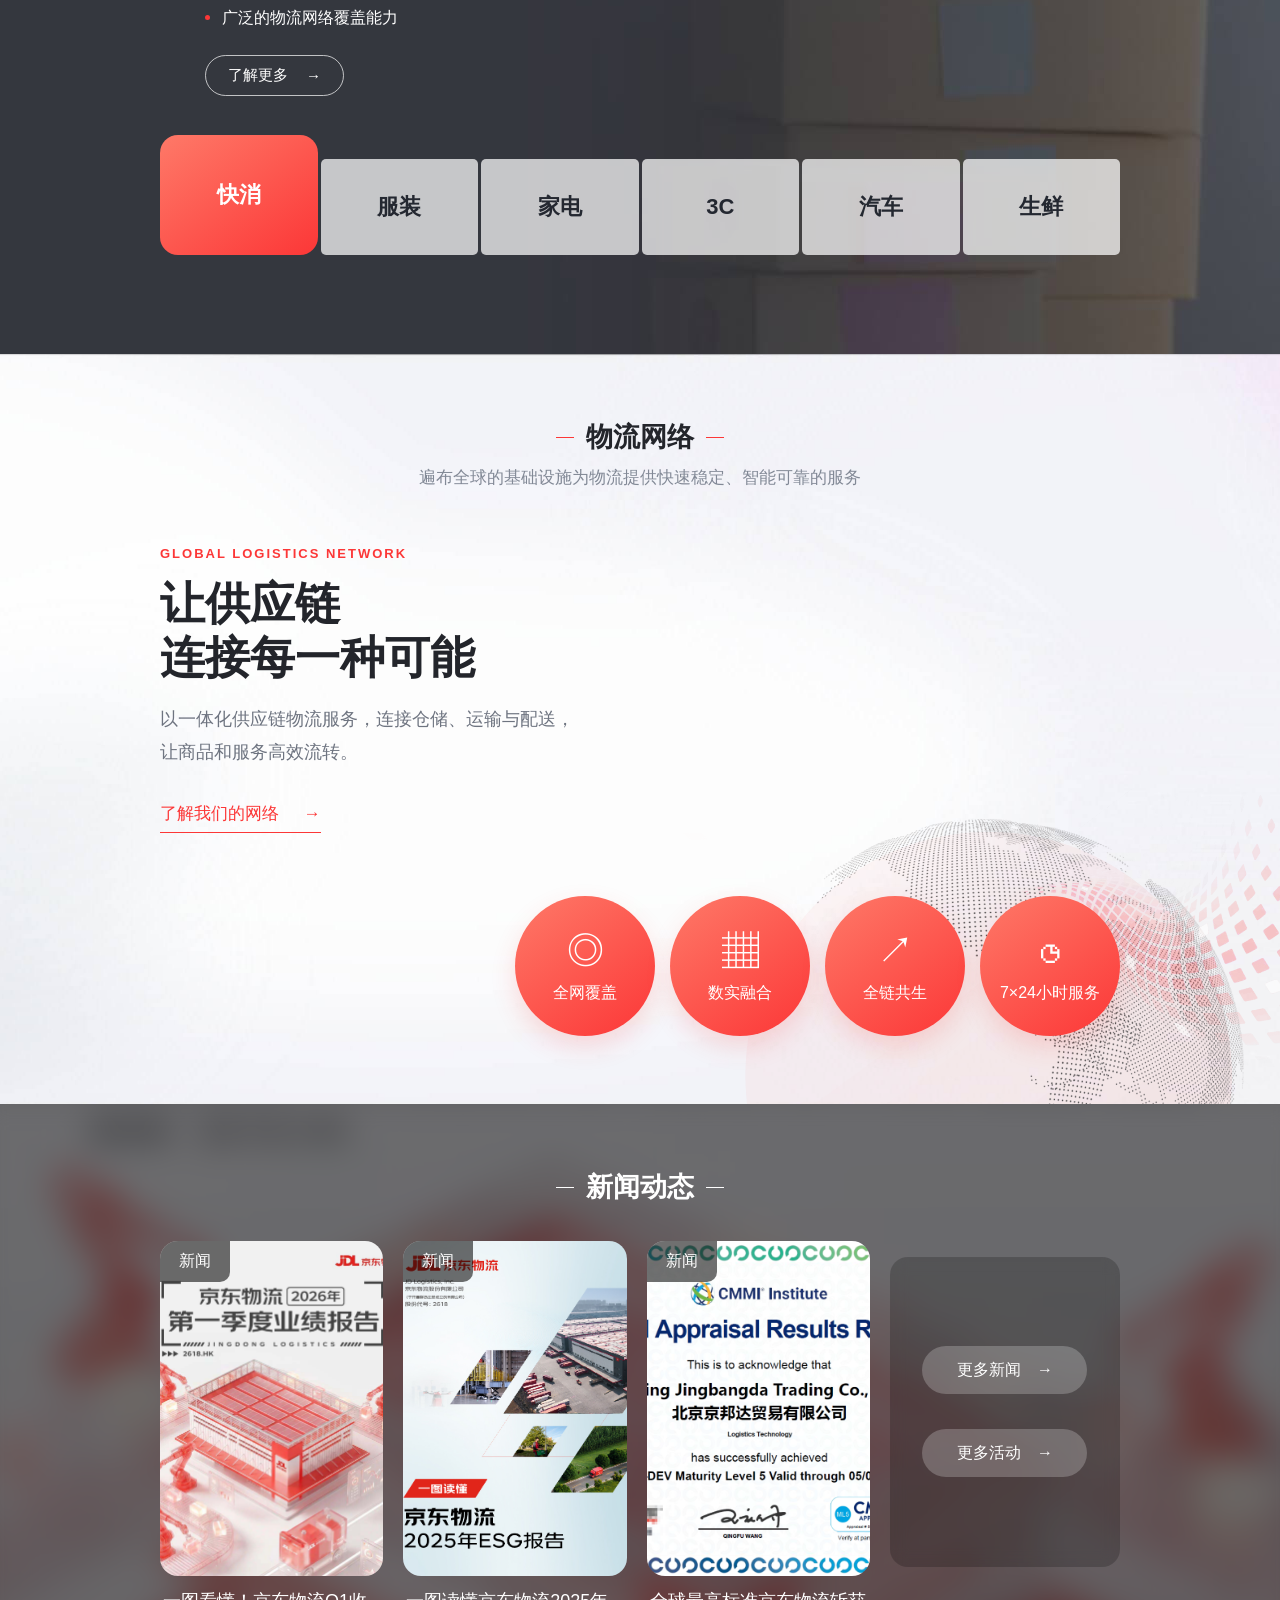
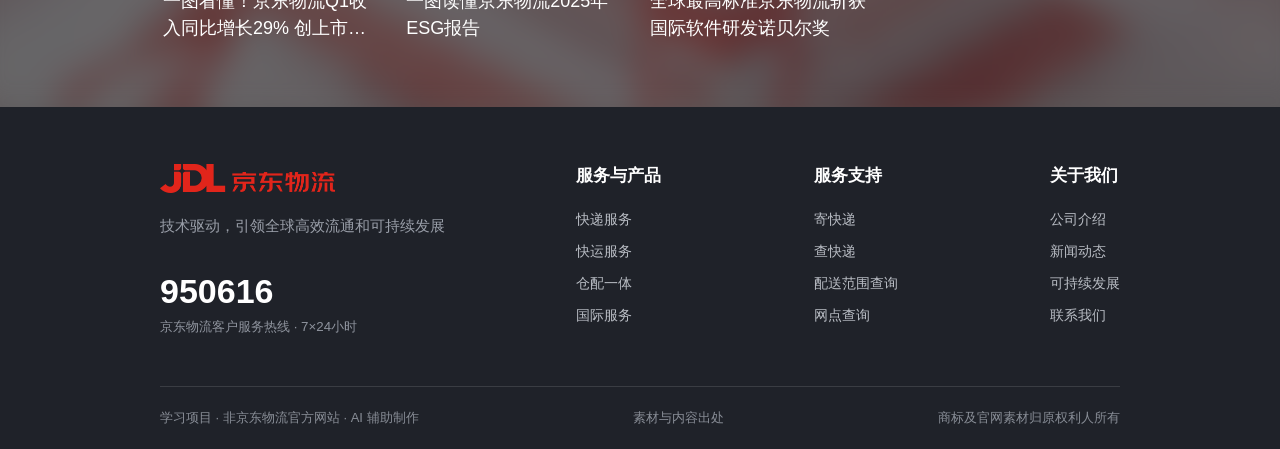
==== commit aa83a2e0: "Document official content and asset sources" ====
--- a/index.html
+++ b/index.html
@@ -64,7 +64,7 @@
     <section class="news" id="news"><div class="news-backdrop"></div><div class="container news-inner"><h2 class="section-title light">新闻动态</h2><div class="news-grid"><a class="news-card" href="https://www.jdl.com/news/7633-content03331"><div class="news-picture"><img src="assets/news1.jpg" alt="京东物流一季度业绩新闻"><span>新闻</span></div><h3>一图看懂！京东物流Q1收入同比增长29% 创上市以来一季度最佳利润表现</h3></a><a class="news-card" href="https://www.jdl.com/news/7577-content03313"><div class="news-picture"><img src="assets/news2.jpg" alt="京东物流ESG报告新闻"><span>新闻</span></div><h3>一图读懂京东物流2025年ESG报告</h3></a><a class="news-card" href="https://www.jdl.com/news/7569-content03307"><div class="news-picture"><img src="assets/news3.jpg" alt="京东物流国际奖项新闻"><span>新闻</span></div><h3>全球最高标准京东物流斩获国际软件研发诺贝尔奖</h3></a><div class="news-more"><a href="https://www.jdl.com/news/list">更多新闻 <span>→</span></a><a href="https://www.jdl.com/activities">更多活动 <span>→</span></a></div></div></div></section>
   </main>
 
-  <footer class="footer"><div class="container"><div class="footer-top"><div class="footer-contact"><img src="assets/logo.png" alt="京东物流"><p>技术驱动，引领全球高效流通和可持续发展</p><strong>950616</strong><small>京东物流客户服务热线 · 7×24小时</small></div><div class="footer-links"><div><h3>服务与产品</h3><a href="https://www.jdl.com/express/">快递服务</a><a href="https://www.jdl.com/freight/">快运服务</a><a href="https://www.jdl.com/supplyChain/">仓配一体</a><a href="https://www.jdl.com/crossBorder/">国际服务</a></div><div><h3>服务支持</h3><a href="https://www.jdl.com/send/sendSingleEntry/">寄快递</a><a href="https://www.jdl.com/orderSearch">查快递</a><a href="https://www.jdl.com/serve-range">配送范围查询</a><a href="https://www.jdl.com/network">网点查询</a></div><div><h3>关于我们</h3><a href="https://www.jdl.com/profile/">公司介绍</a><a href="https://www.jdl.com/news/list">新闻动态</a><a href="https://www.jdl.com/esg/">可持续发展</a><a href="https://www.jdl.com/contactUs">联系我们</a></div></div></div><div class="footer-bottom"><span>京东物流 · 官方网站首页视觉复刻演示</span><span>© 京东物流</span></div></div></footer>
+  <footer class="footer"><div class="container"><div class="footer-top"><div class="footer-contact"><img src="assets/logo.png" alt="京东物流"><p>技术驱动，引领全球高效流通和可持续发展</p><strong>950616</strong><small>京东物流客户服务热线 · 7×24小时</small></div><div class="footer-links"><div><h3>服务与产品</h3><a href="https://www.jdl.com/express/">快递服务</a><a href="https://www.jdl.com/freight/">快运服务</a><a href="https://www.jdl.com/supplyChain/">仓配一体</a><a href="https://www.jdl.com/crossBorder/">国际服务</a></div><div><h3>服务支持</h3><a href="https://www.jdl.com/send/sendSingleEntry/">寄快递</a><a href="https://www.jdl.com/orderSearch">查快递</a><a href="https://www.jdl.com/serve-range">配送范围查询</a><a href="https://www.jdl.com/network">网点查询</a></div><div><h3>关于我们</h3><a href="https://www.jdl.com/profile/">公司介绍</a><a href="https://www.jdl.com/news/list">新闻动态</a><a href="https://www.jdl.com/esg/">可持续发展</a><a href="https://www.jdl.com/contactUs">联系我们</a></div></div></div><div class="footer-bottom"><span>学习项目 · 非京东物流官方网站 · AI 辅助制作</span><a href="sources.html">素材与内容出处</a><span>商标及官网素材归原权利人所有</span></div></div></footer>
   <div class="float-actions"><a href="https://www.jdl.com/contactUs" title="联系京东物流">✉<span>合作咨询</span></a><a href="tel:950616" title="客服热线">☎<span>950616</span></a><button type="button" id="back-top" title="返回顶部">↑</button></div>
   <script src="app.js"></script>
 </body>
